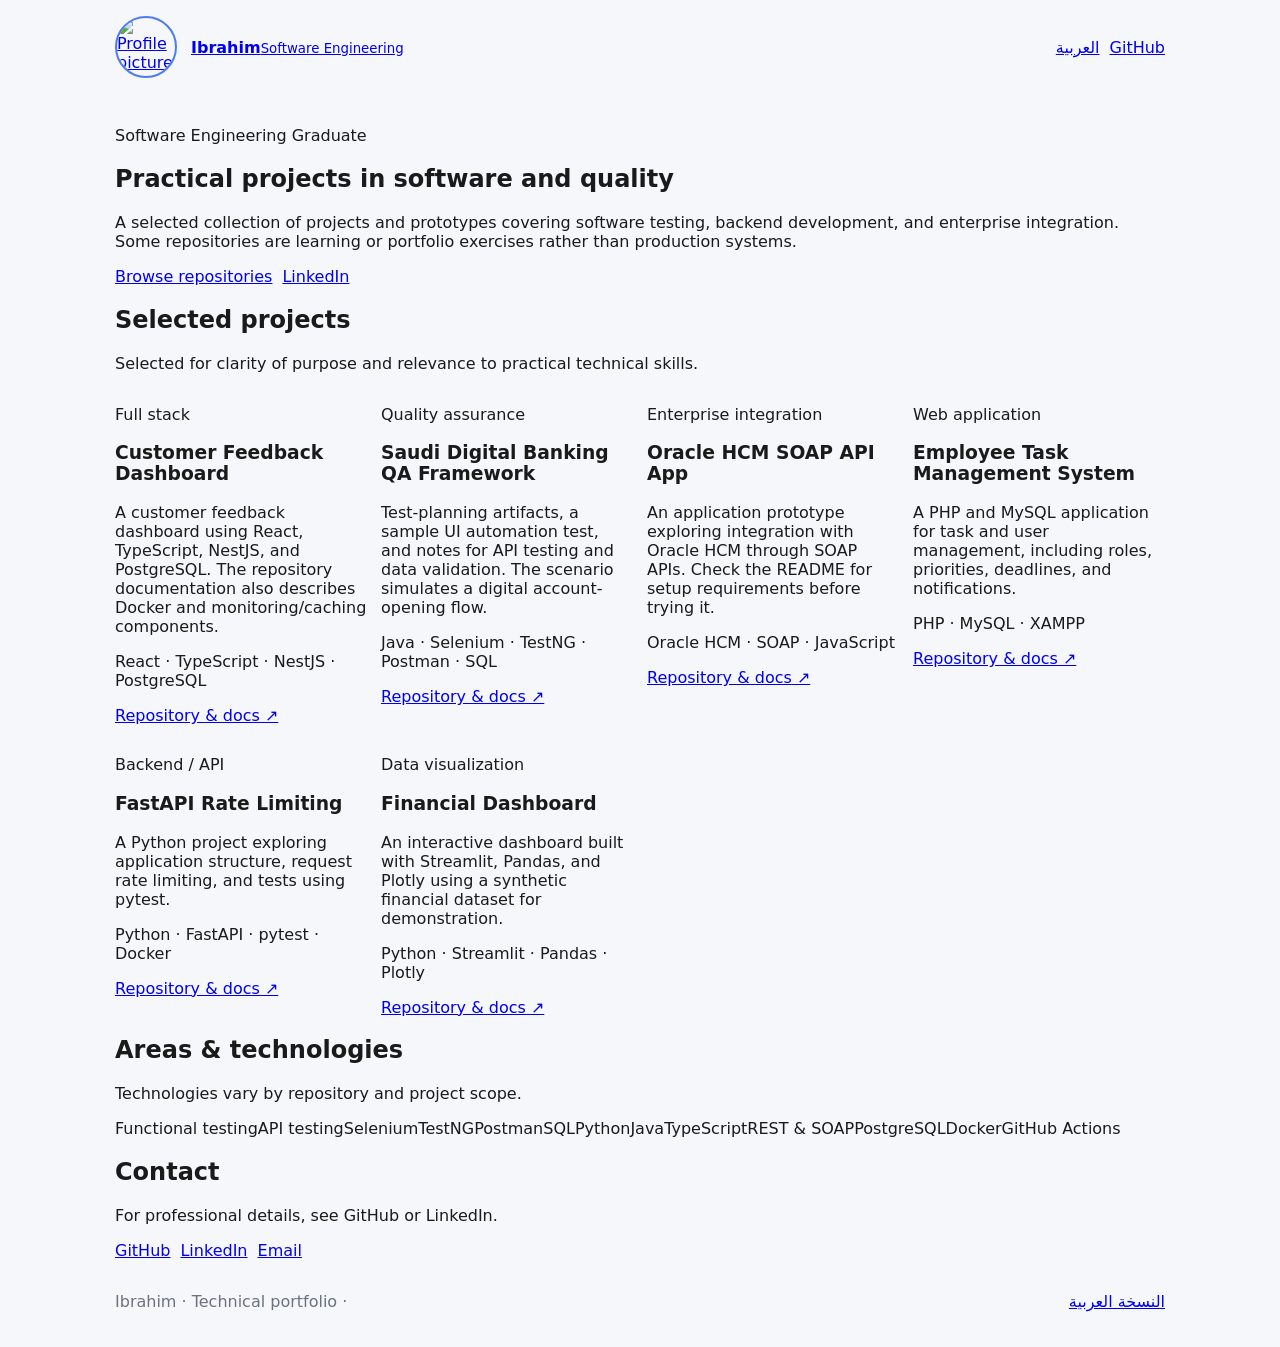
==== index_en.html @ 33b82a74 "Refresh English portfolio with selected projects" ====
<!doctype html>
<html lang="en" dir="ltr">
<head>
  <meta charset="utf-8">
  <meta name="viewport" content="width=device-width, initial-scale=1">
  <meta name="description" content="Ibrahim's software portfolio featuring software testing, backend development, and enterprise integration projects.">
  <title>Ibrahim | Software & QA Projects</title>
  <link rel="stylesheet" href="styles.css">
</head>
<body>
  <header class="container nav">
    <a class="brand" href="index_en.html">
      <img class="avatar" src="https://github.com/Ibrahim-56.png" alt="Profile picture">
      <span><strong>Ibrahim</strong><small>Software Engineering</small></span>
    </a>
    <nav class="actions" aria-label="Main navigation">
      <a class="button secondary" href="index.html" lang="ar">العربية</a>
      <a class="button" href="https://github.com/Ibrahim-56" target="_blank" rel="noopener noreferrer">GitHub</a>
    </nav>
  </header>
  <main class="container">
    <section class="hero">
      <p class="eyebrow">Software Engineering Graduate</p>
      <h1>Practical projects in software and quality</h1>
      <p class="lead">A selected collection of projects and prototypes covering software testing, backend development, and enterprise integration. Some repositories are learning or portfolio exercises rather than production systems.</p>
      <div class="actions">
        <a class="button" href="https://github.com/Ibrahim-56?tab=repositories">Browse repositories</a>
        <a class="button secondary" href="https://www.linkedin.com/in/ibrahim-al-tuwayhir-a92499201/" target="_blank" rel="noopener noreferrer">LinkedIn</a>
      </div>
    </section>
    <section class="section">
      <div class="section-heading"><h2>Selected projects</h2><p>Selected for clarity of purpose and relevance to practical technical skills.</p></div>
      <div class="grid">
        <article class="project">
          <p class="tag">Full stack</p><h3>Customer Feedback Dashboard</h3>
          <p>A customer feedback dashboard using React, TypeScript, NestJS, and PostgreSQL. The repository documentation also describes Docker and monitoring/caching components.</p>
          <p class="stack">React · TypeScript · NestJS · PostgreSQL</p>
          <a class="project-link" href="https://github.com/Ibrahim-56/Customer-Feedback-Dashboard">Repository & docs ↗</a>
        </article>
        <article class="project">
          <p class="tag">Quality assurance</p><h3>Saudi Digital Banking QA Framework</h3>
          <p>Test-planning artifacts, a sample UI automation test, and notes for API testing and data validation. The scenario simulates a digital account-opening flow.</p>
          <p class="stack">Java · Selenium · TestNG · Postman · SQL</p>
          <a class="project-link" href="https://github.com/Ibrahim-56/Saudi-Digital-banking-QA-framework">Repository & docs ↗</a>
        </article>
        <article class="project">
          <p class="tag">Enterprise integration</p><h3>Oracle HCM SOAP API App</h3>
          <p>An application prototype exploring integration with Oracle HCM through SOAP APIs. Check the README for setup requirements before trying it.</p>
          <p class="stack">Oracle HCM · SOAP · JavaScript</p>
          <a class="project-link" href="https://github.com/Ibrahim-56/Full-Stack-App-with-Oracle-HCM-SOAP-API">Repository & docs ↗</a>
        </article>
        <article class="project">
          <p class="tag">Web application</p><h3>Employee Task Management System</h3>
          <p>A PHP and MySQL application for task and user management, including roles, priorities, deadlines, and notifications.</p>
          <p class="stack">PHP · MySQL · XAMPP</p>
          <a class="project-link" href="https://github.com/Ibrahim-56/Employee-Task-Management-System-using-PHP-and-MySQL">Repository & docs ↗</a>
        </article>
        <article class="project">
          <p class="tag">Backend / API</p><h3>FastAPI Rate Limiting</h3>
          <p>A Python project exploring application structure, request rate limiting, and tests using pytest.</p>
          <p class="stack">Python · FastAPI · pytest · Docker</p>
          <a class="project-link" href="https://github.com/Ibrahim-56/Middleware-by-Building-a-FastAPI-Rate-Limiting">Repository & docs ↗</a>
        </article>
        <article class="project">
          <p class="tag">Data visualization</p><h3>Financial Dashboard</h3>
          <p>An interactive dashboard built with Streamlit, Pandas, and Plotly using a synthetic financial dataset for demonstration.</p>
          <p class="stack">Python · Streamlit · Pandas · Plotly</p>
          <a class="project-link" href="https://github.com/Ibrahim-56/financial-dashboard">Repository & docs ↗</a>
        </article>
      </div>
    </section>
    <section class="section skills">
      <div class="section-heading"><h2>Areas & technologies</h2><p>Technologies vary by repository and project scope.</p></div>
      <div class="skill-list"><span>Functional testing</span><span>API testing</span><span>Selenium</span><span>TestNG</span><span>Postman</span><span>SQL</span><span>Python</span><span>Java</span><span>TypeScript</span><span>REST & SOAP</span><span>PostgreSQL</span><span>Docker</span><span>GitHub Actions</span></div>
    </section>
    <section class="contact">
      <h2>Contact</h2><p>For professional details, see GitHub or LinkedIn.</p>
      <div class="actions"><a class="button" href="https://github.com/Ibrahim-56" target="_blank" rel="noopener noreferrer">GitHub</a><a class="button secondary" href="https://www.linkedin.com/in/ibrahim-al-tuwayhir-a92499201/" target="_blank" rel="noopener noreferrer">LinkedIn</a><a class="button secondary" href="mailto:Ibrahim.altamimi.53@gmail.com">Email</a></div>
    </section>
  </main>
  <footer class="container footer">Ibrahim · Technical portfolio · <a href="index.html" lang="ar">النسخة العربية</a></footer>
</body>
</html>
---- styles.css ----
:root {--bg:#F5F7FA;--text:#1A1A1A;--card:#FFFFFF;--accent:#4C7DF0;--muted:#6B7280;--fw:#0f5132;}
html.dark {--bg:#111418;--text:#E6E6E6;--card:#1A1F24;--accent:#608DFF;--muted:#9CA3AF;--fw:#86efac;}
html{background:var(--bg);color:var(--text);font-family:'Cairo',system-ui,sans-serif;}body{margin:0;}
.container{max-width:1050px;padding:16px;margin:auto;}
.nav{display:flex;align-items:center;justify-content:space-between;}
.brand{display:flex;align-items:center;gap:14px;}
.avatar{width:58px;height:58px;border-radius:50%;border:2px solid var(--accent);} 
.card{background:var(--card);padding:20px;border-radius:14px;margin:18px 0;box-shadow:0 4px 12px rgba(0,0,0,.06);} 
.btn{background:var(--accent);color:#fff;padding:10px 14px;border-radius:10px;text-decoration:none;font-weight:600;display:inline-flex;align-items:center;gap:8px;}
.btn.ghost{background:transparent;color:var(--text);border:1px solid #E5E7EB}
.badges{display:flex;gap:8px;flex-wrap:wrap;padding:0;margin:0;list-style:none}
.badge{background:#E2E8F0;color:#1A1A1A;padding:4px 10px;border-radius:999px;font-size:12px;display:inline-flex;align-items:center;gap:6px}
.badge .dot{width:8px;height:8px;border-radius:50%}
.grid{display:grid;grid-template-columns:repeat(auto-fit,minmax(240px,1fr));gap:14px}
.repo{background:var(--card);border:1px solid #E5E7EB;border-radius:10px;padding:14px;text-decoration:none;color:var(--text)}
.repo h3{margin:4px 0 8px}
.meta{font-size:13px;color:var(--muted);display:flex;gap:8px}
.frameworks{margin-top:6px;color:var(--fw);font-size:13px}
.frameworks b{color:var(--fw)}
.timeline{list-style:none;padding:0;margin:0;display:flex;flex-direction:column;gap:14px}
.timeline-item{border-inline-start:3px solid var(--accent);padding-inline-start:12px}
.logos{display:flex;flex-wrap:wrap;gap:10px;align-items:center}
.logo{height:28px}
.actions{display:flex;gap:10px}
footer.footer{display:flex;justify-content:space-between;align-items:center;color:var(--muted);margin-bottom:20px}
.icon{width:18px;height:18px;vertical-align:middle}
.switcher{display:flex;gap:8px}
.repo .badges{margin-top:8px}
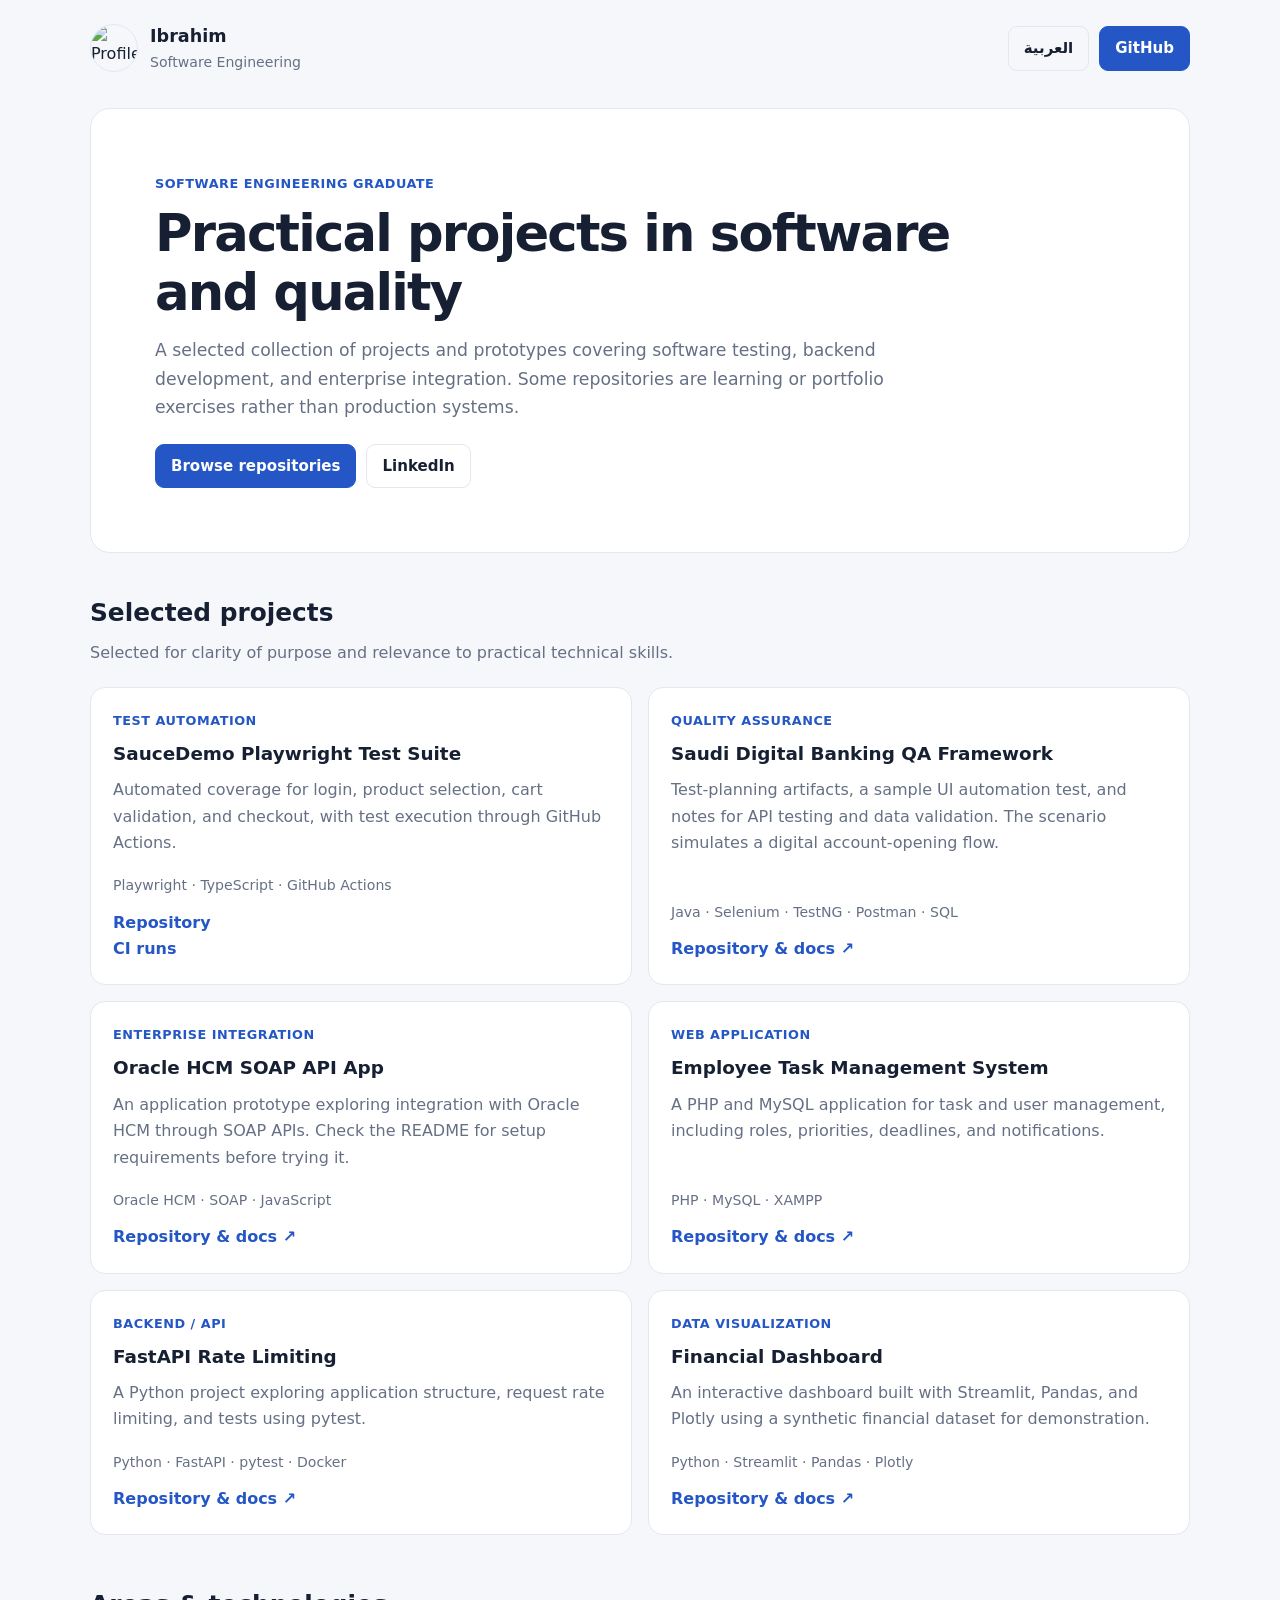
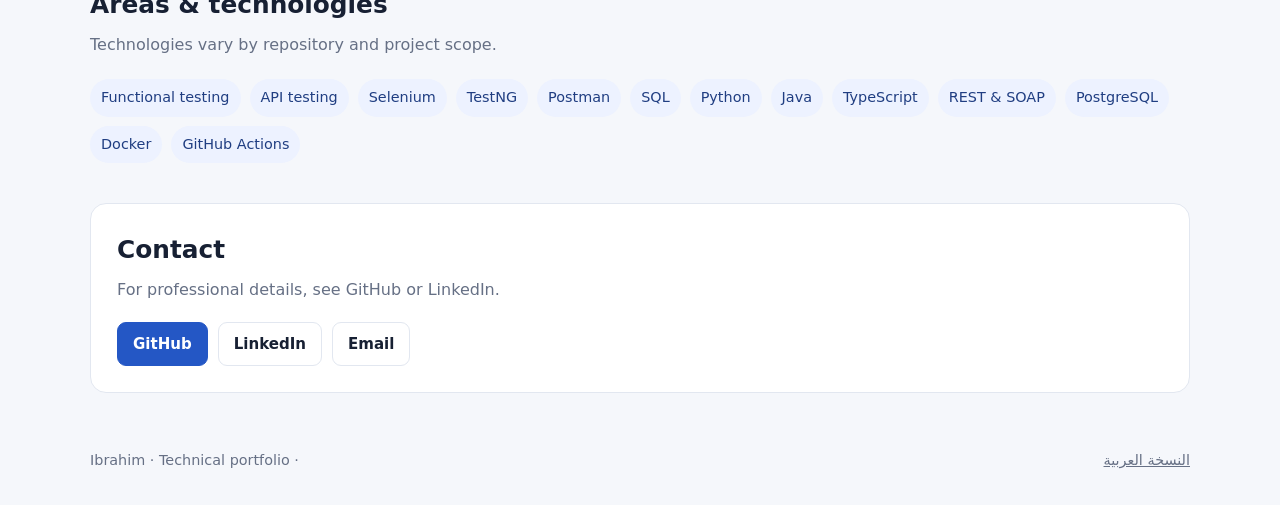
==== commit fdd08190: "Feature verified Playwright automation project" ====
--- a/index_en.html
+++ b/index_en.html
@@ -32,10 +32,11 @@
       <div class="section-heading"><h2>Selected projects</h2><p>Selected for clarity of purpose and relevance to practical technical skills.</p></div>
       <div class="grid">
         <article class="project">
-          <p class="tag">Full stack</p><h3>Customer Feedback Dashboard</h3>
-          <p>A customer feedback dashboard using React, TypeScript, NestJS, and PostgreSQL. The repository documentation also describes Docker and monitoring/caching components.</p>
-          <p class="stack">React · TypeScript · NestJS · PostgreSQL</p>
-          <a class="project-link" href="https://github.com/Ibrahim-56/Customer-Feedback-Dashboard">Repository & docs ↗</a>
+          <p class="tag">Test automation</p><h3>SauceDemo Playwright Test Suite</h3>
+          <p>Automated coverage for login, product selection, cart validation, and checkout, with test execution through GitHub Actions.</p>
+          <p class="stack">Playwright · TypeScript · GitHub Actions</p>
+          <a class="project-link" href="https://github.com/Ibrahim-56/Saucedemo-Test">Repository</a>
+          <a class="project-link" href="https://github.com/Ibrahim-56/Saucedemo-Test/actions">CI runs</a>
         </article>
         <article class="project">
           <p class="tag">Quality assurance</p><h3>Saudi Digital Banking QA Framework</h3>
--- a/styles.css
+++ b/styles.css
@@ -1,29 +1,39 @@
-
-:root {--bg:#F5F7FA;--text:#1A1A1A;--card:#FFFFFF;--accent:#4C7DF0;--muted:#6B7280;--fw:#0f5132;}
-html.dark {--bg:#111418;--text:#E6E6E6;--card:#1A1F24;--accent:#608DFF;--muted:#9CA3AF;--fw:#86efac;}
-html{background:var(--bg);color:var(--text);font-family:'Cairo',system-ui,sans-serif;}body{margin:0;}
-.container{max-width:1050px;padding:16px;margin:auto;}
-.nav{display:flex;align-items:center;justify-content:space-between;}
-.brand{display:flex;align-items:center;gap:14px;}
-.avatar{width:58px;height:58px;border-radius:50%;border:2px solid var(--accent);} 
-.card{background:var(--card);padding:20px;border-radius:14px;margin:18px 0;box-shadow:0 4px 12px rgba(0,0,0,.06);} 
-.btn{background:var(--accent);color:#fff;padding:10px 14px;border-radius:10px;text-decoration:none;font-weight:600;display:inline-flex;align-items:center;gap:8px;}
-.btn.ghost{background:transparent;color:var(--text);border:1px solid #E5E7EB}
-.badges{display:flex;gap:8px;flex-wrap:wrap;padding:0;margin:0;list-style:none}
-.badge{background:#E2E8F0;color:#1A1A1A;padding:4px 10px;border-radius:999px;font-size:12px;display:inline-flex;align-items:center;gap:6px}
-.badge .dot{width:8px;height:8px;border-radius:50%}
-.grid{display:grid;grid-template-columns:repeat(auto-fit,minmax(240px,1fr));gap:14px}
-.repo{background:var(--card);border:1px solid #E5E7EB;border-radius:10px;padding:14px;text-decoration:none;color:var(--text)}
-.repo h3{margin:4px 0 8px}
-.meta{font-size:13px;color:var(--muted);display:flex;gap:8px}
-.frameworks{margin-top:6px;color:var(--fw);font-size:13px}
-.frameworks b{color:var(--fw)}
-.timeline{list-style:none;padding:0;margin:0;display:flex;flex-direction:column;gap:14px}
-.timeline-item{border-inline-start:3px solid var(--accent);padding-inline-start:12px}
-.logos{display:flex;flex-wrap:wrap;gap:10px;align-items:center}
-.logo{height:28px}
-.actions{display:flex;gap:10px}
-footer.footer{display:flex;justify-content:space-between;align-items:center;color:var(--muted);margin-bottom:20px}
-.icon{width:18px;height:18px;vertical-align:middle}
-.switcher{display:flex;gap:8px}
-.repo .badges{margin-top:8px}
+:root{color-scheme:light;--bg:#f5f7fb;--surface:#fff;--text:#172033;--muted:#667085;--line:#e2e7f0;--accent:#2457c5;--soft:#edf2ff}
+*{box-sizing:border-box}
+html{background:var(--bg);color:var(--text);font-family:Inter,ui-sans-serif,system-ui,-apple-system,"Segoe UI",sans-serif;line-height:1.65}
+body{margin:0}
+a{color:inherit}
+.container{width:min(1100px,calc(100% - 32px));margin-inline:auto}
+.nav{display:flex;align-items:center;justify-content:space-between;gap:20px;padding-block:22px}
+.brand{display:flex;align-items:center;gap:12px;text-decoration:none}
+.brand strong,.brand small{display:block}
+.brand strong{font-size:1.1rem}
+.brand small{font-size:.88rem;color:var(--muted)}
+.avatar{width:48px;height:48px;border-radius:50%;border:1px solid var(--line)}
+.actions{display:flex;align-items:center;gap:10px;flex-wrap:wrap}
+.button{display:inline-flex;align-items:center;justify-content:center;min-height:42px;padding:9px 15px;border:1px solid var(--accent);border-radius:9px;background:var(--accent);color:#fff;text-decoration:none;font-weight:650;font-size:.94rem}
+.button:hover{filter:brightness(.95)}
+.button.secondary{background:transparent;color:var(--text);border-color:var(--line)}
+.hero{padding:clamp(28px,6vw,64px);background:var(--surface);border:1px solid var(--line);border-radius:20px;margin-top:12px}
+.eyebrow,.tag{margin:0;color:var(--accent);font-size:.8rem;font-weight:750;letter-spacing:.04em;text-transform:uppercase}
+h1{max-width:800px;margin:10px 0 14px;font-size:clamp(2rem,5vw,3.2rem);line-height:1.15;letter-spacing:-.035em}
+.lead{max-width:760px;color:var(--muted);font-size:1.08rem;margin:0 0 22px}
+.section{padding-block:40px}
+.section-heading{margin-bottom:20px}
+.section-heading h2,.contact h2{margin:0 0 6px;font-size:1.55rem}
+.section-heading p,.contact p{margin:0;color:var(--muted)}
+.grid{display:grid;grid-template-columns:repeat(2,minmax(0,1fr));gap:16px}
+.project{padding:22px;background:var(--surface);border:1px solid var(--line);border-radius:15px;display:flex;flex-direction:column;align-items:flex-start}
+.project h3{margin:8px 0;font-size:1.15rem}
+.project p:not(.tag):not(.stack){color:var(--muted);margin:0 0 12px}
+.stack{font-size:.88rem;color:var(--muted);margin:auto 0 12px;padding-top:6px}
+.project-link{font-weight:700;text-decoration:none;color:var(--accent)}
+.project-link:hover{text-decoration:underline}
+.skills{padding-top:10px}
+.skill-list{display:flex;flex-wrap:wrap;gap:9px;margin-top:18px}
+.skill-list span{padding:7px 11px;background:var(--soft);border-radius:999px;font-size:.9rem;color:#203e82}
+.contact{padding:26px;background:var(--surface);border:1px solid var(--line);border-radius:16px;margin-bottom:34px}
+.contact .actions{margin-top:18px}
+.footer{padding-block:22px 32px;color:var(--muted);font-size:.9rem;display:flex;justify-content:space-between;gap:12px;flex-wrap:wrap}
+@media(max-width:700px){.nav{align-items:flex-start;flex-direction:column}.grid{grid-template-columns:1fr}.hero{padding:26px}.section{padding-block:28px}.footer{display:block}}
+[dir=rtl] html{font-family:Tahoma,Arial,sans-serif}
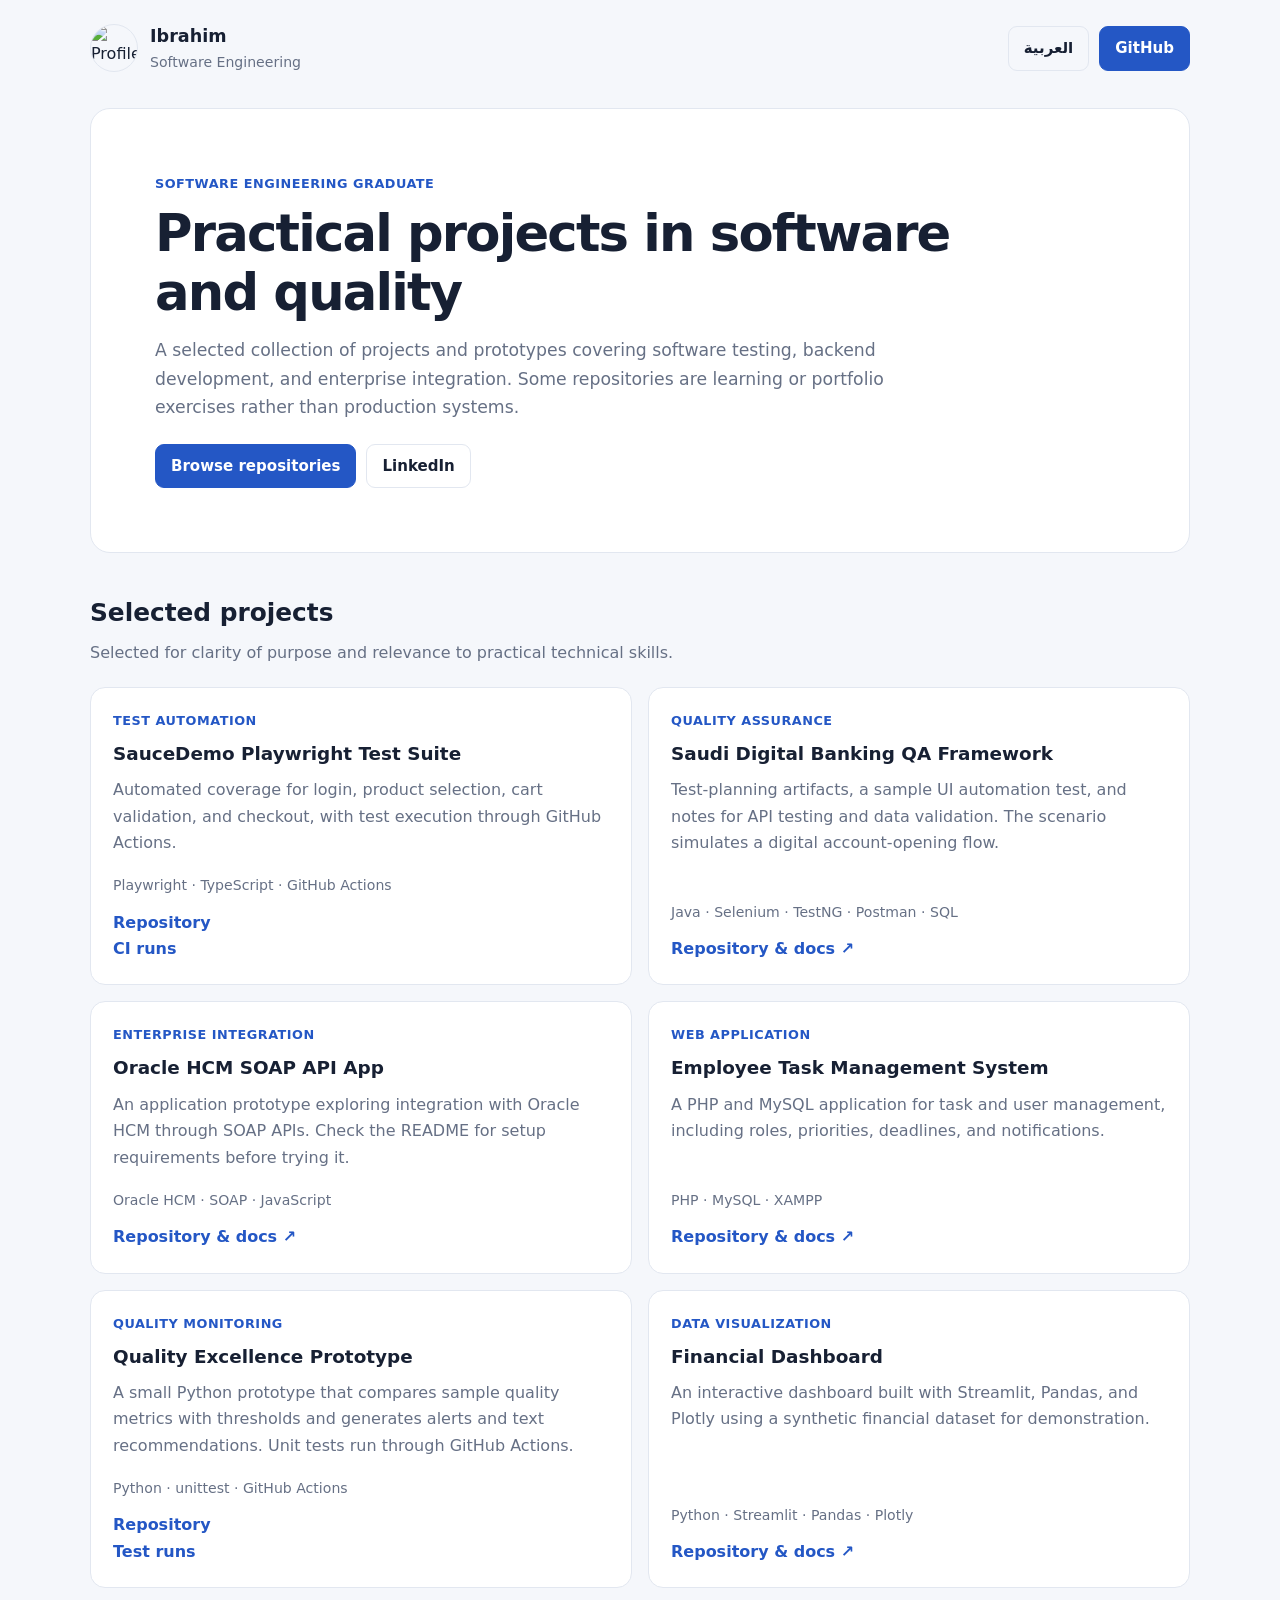
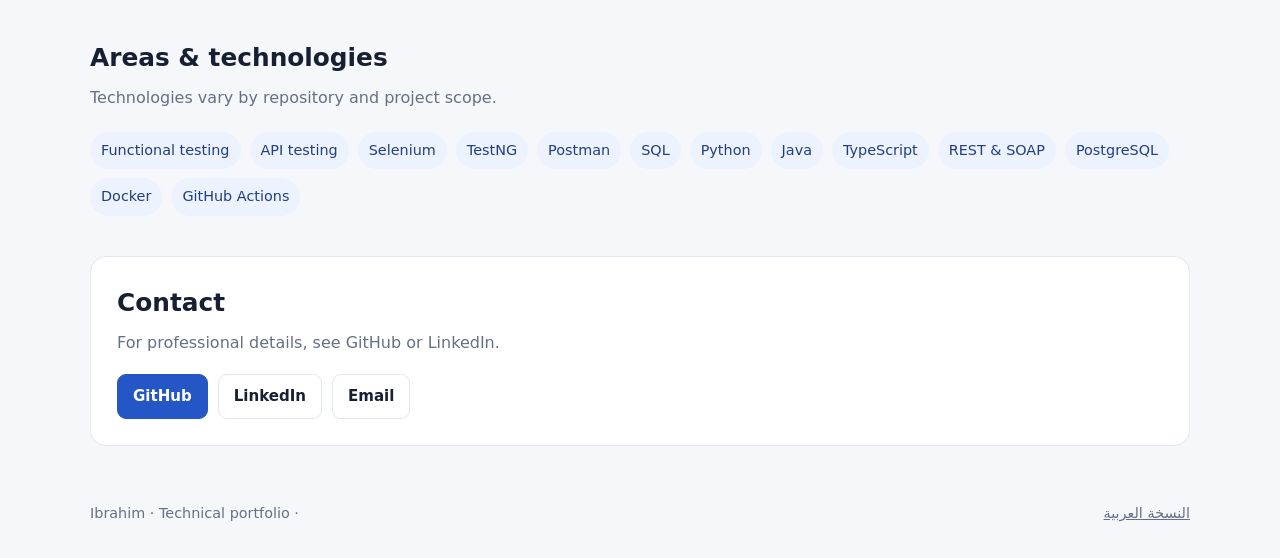
==== commit e87b885e: "Feature tested quality monitoring prototype" ====
--- a/index_en.html
+++ b/index_en.html
@@ -57,10 +57,11 @@
           <a class="project-link" href="https://github.com/Ibrahim-56/Employee-Task-Management-System-using-PHP-and-MySQL">Repository & docs ↗</a>
         </article>
         <article class="project">
-          <p class="tag">Backend / API</p><h3>FastAPI Rate Limiting</h3>
-          <p>A Python project exploring application structure, request rate limiting, and tests using pytest.</p>
-          <p class="stack">Python · FastAPI · pytest · Docker</p>
-          <a class="project-link" href="https://github.com/Ibrahim-56/Middleware-by-Building-a-FastAPI-Rate-Limiting">Repository & docs ↗</a>
+          <p class="tag">Quality monitoring</p><h3>Quality Excellence Prototype</h3>
+          <p>A small Python prototype that compares sample quality metrics with thresholds and generates alerts and text recommendations. Unit tests run through GitHub Actions.</p>
+          <p class="stack">Python · unittest · GitHub Actions</p>
+          <a class="project-link" href="https://github.com/Ibrahim-56/Quality-Excellence-through-Agentic-AI">Repository</a>
+          <a class="project-link" href="https://github.com/Ibrahim-56/Quality-Excellence-through-Agentic-AI/actions">Test runs</a>
         </article>
         <article class="project">
           <p class="tag">Data visualization</p><h3>Financial Dashboard</h3>
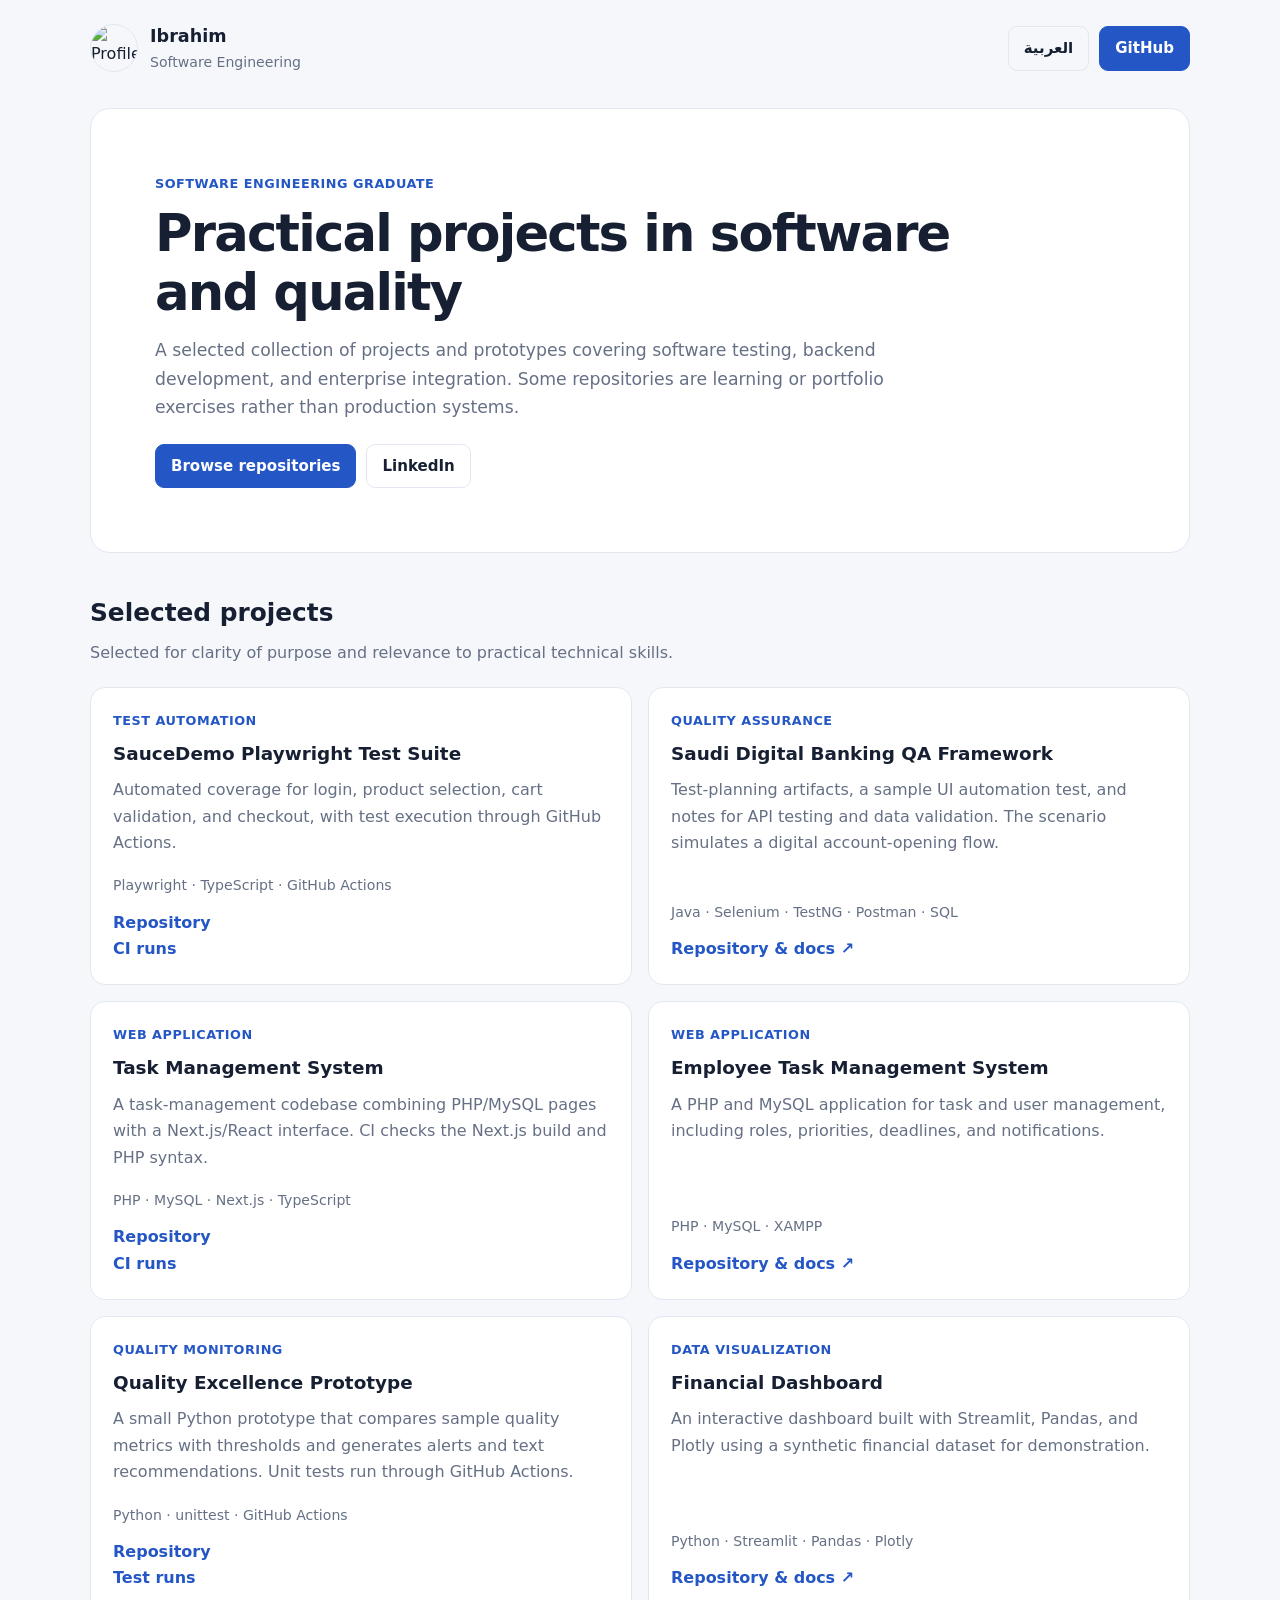
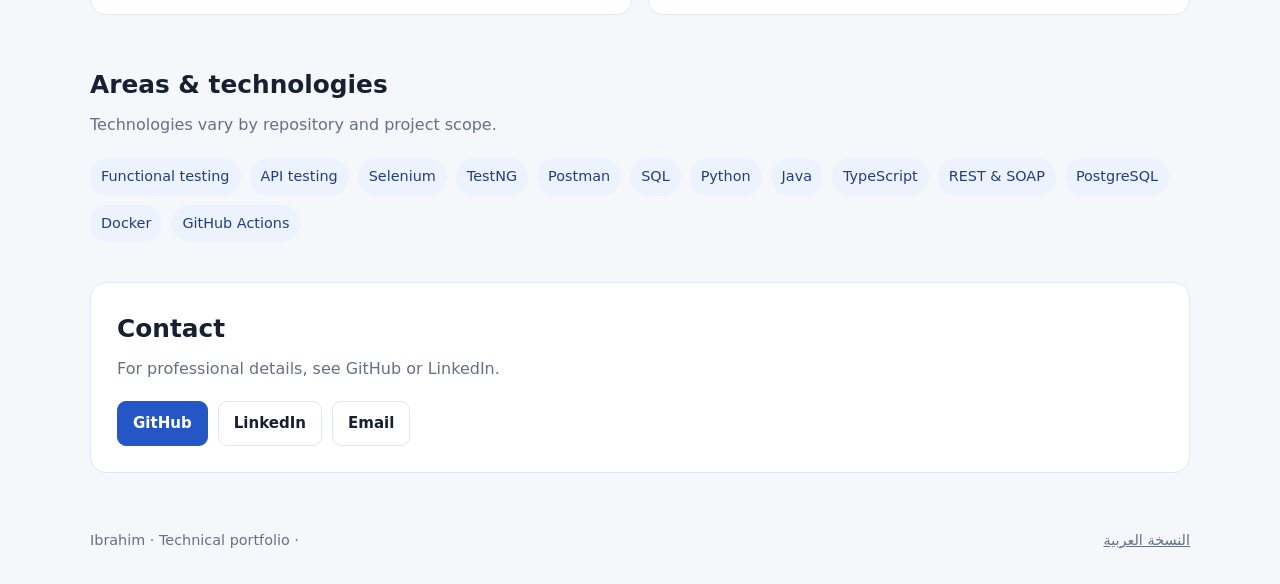
==== commit 02d24cf7: "Feature task management project with passing build checks" ====
--- a/index_en.html
+++ b/index_en.html
@@ -45,10 +45,11 @@
           <a class="project-link" href="https://github.com/Ibrahim-56/Saudi-Digital-banking-QA-framework">Repository & docs ↗</a>
         </article>
         <article class="project">
-          <p class="tag">Enterprise integration</p><h3>Oracle HCM SOAP API App</h3>
-          <p>An application prototype exploring integration with Oracle HCM through SOAP APIs. Check the README for setup requirements before trying it.</p>
-          <p class="stack">Oracle HCM · SOAP · JavaScript</p>
-          <a class="project-link" href="https://github.com/Ibrahim-56/Full-Stack-App-with-Oracle-HCM-SOAP-API">Repository & docs ↗</a>
+          <p class="tag">Web application</p><h3>Task Management System</h3>
+          <p>A task-management codebase combining PHP/MySQL pages with a Next.js/React interface. CI checks the Next.js build and PHP syntax.</p>
+          <p class="stack">PHP · MySQL · Next.js · TypeScript</p>
+          <a class="project-link" href="https://github.com/Ibrahim-56/Auto-Tasks">Repository</a>
+          <a class="project-link" href="https://github.com/Ibrahim-56/Auto-Tasks/actions">CI runs</a>
         </article>
         <article class="project">
           <p class="tag">Web application</p><h3>Employee Task Management System</h3>
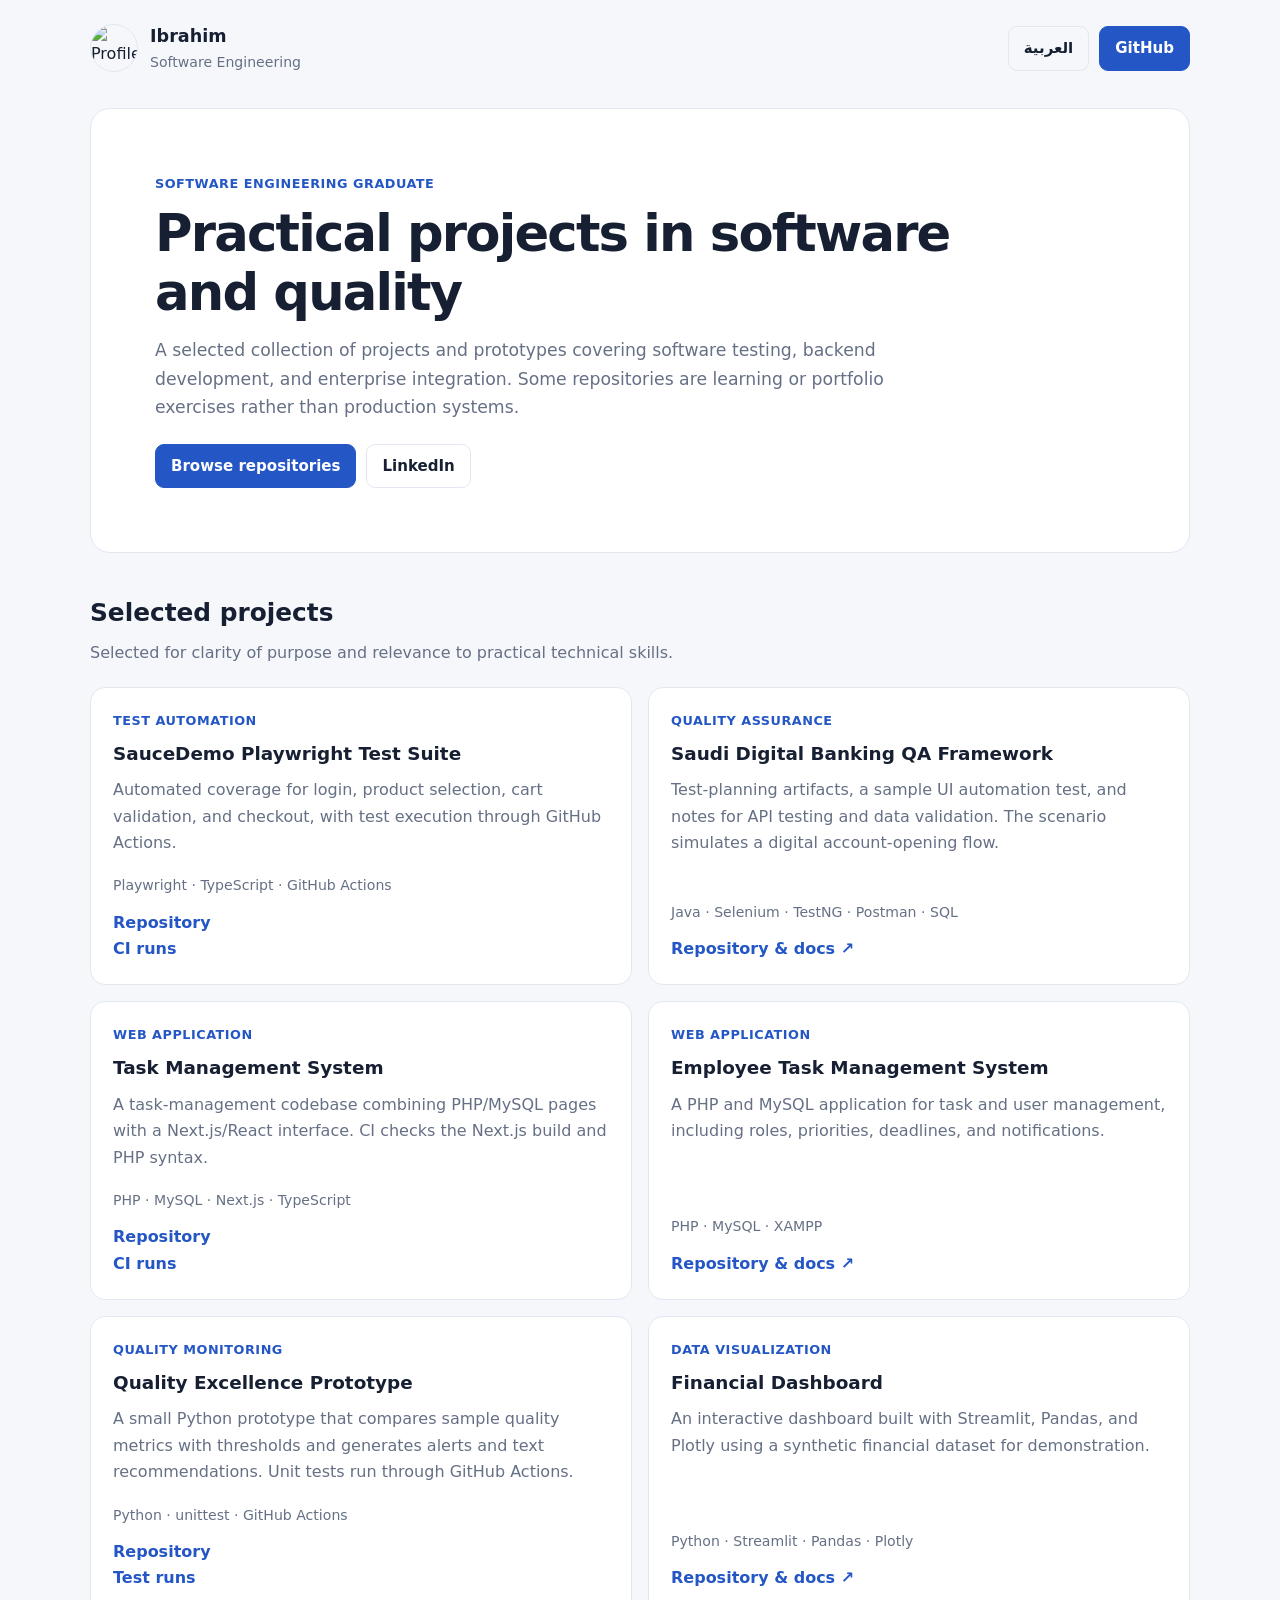
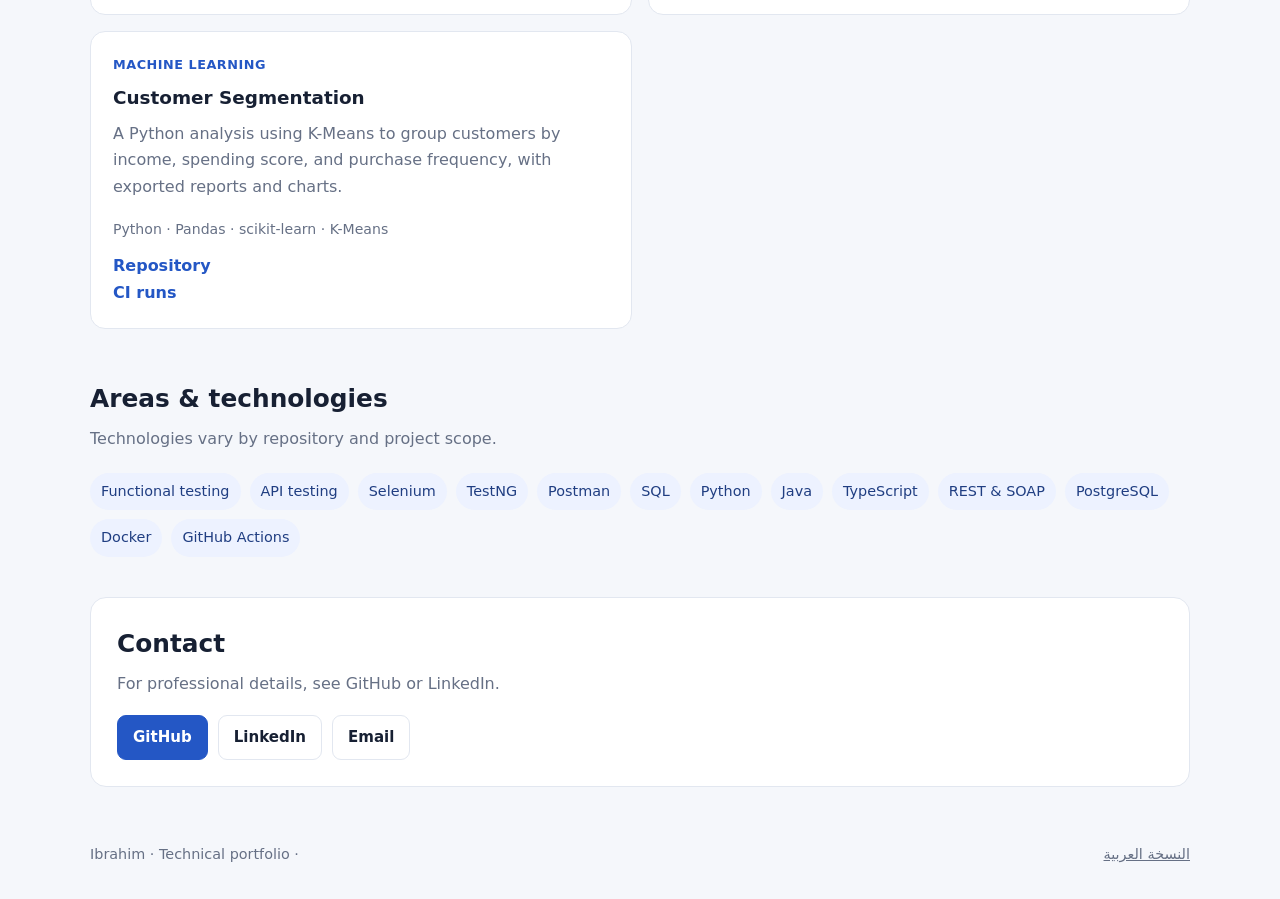
==== commit 48c8db4d: "Add tested customer segmentation project to portfolio" ====
--- a/index_en.html
+++ b/index_en.html
@@ -70,6 +70,13 @@
           <p class="stack">Python · Streamlit · Pandas · Plotly</p>
           <a class="project-link" href="https://github.com/Ibrahim-56/financial-dashboard">Repository & docs ↗</a>
         </article>
+        <article class="project">
+          <p class="tag">Machine learning</p><h3>Customer Segmentation</h3>
+          <p>A Python analysis using K-Means to group customers by income, spending score, and purchase frequency, with exported reports and charts.</p>
+          <p class="stack">Python · Pandas · scikit-learn · K-Means</p>
+          <a class="project-link" href="https://github.com/Ibrahim-56/Customer-Segmentation-Using-ML">Repository</a>
+          <a class="project-link" href="https://github.com/Ibrahim-56/Customer-Segmentation-Using-ML/actions">CI runs</a>
+        </article>
       </div>
     </section>
     <section class="section skills">
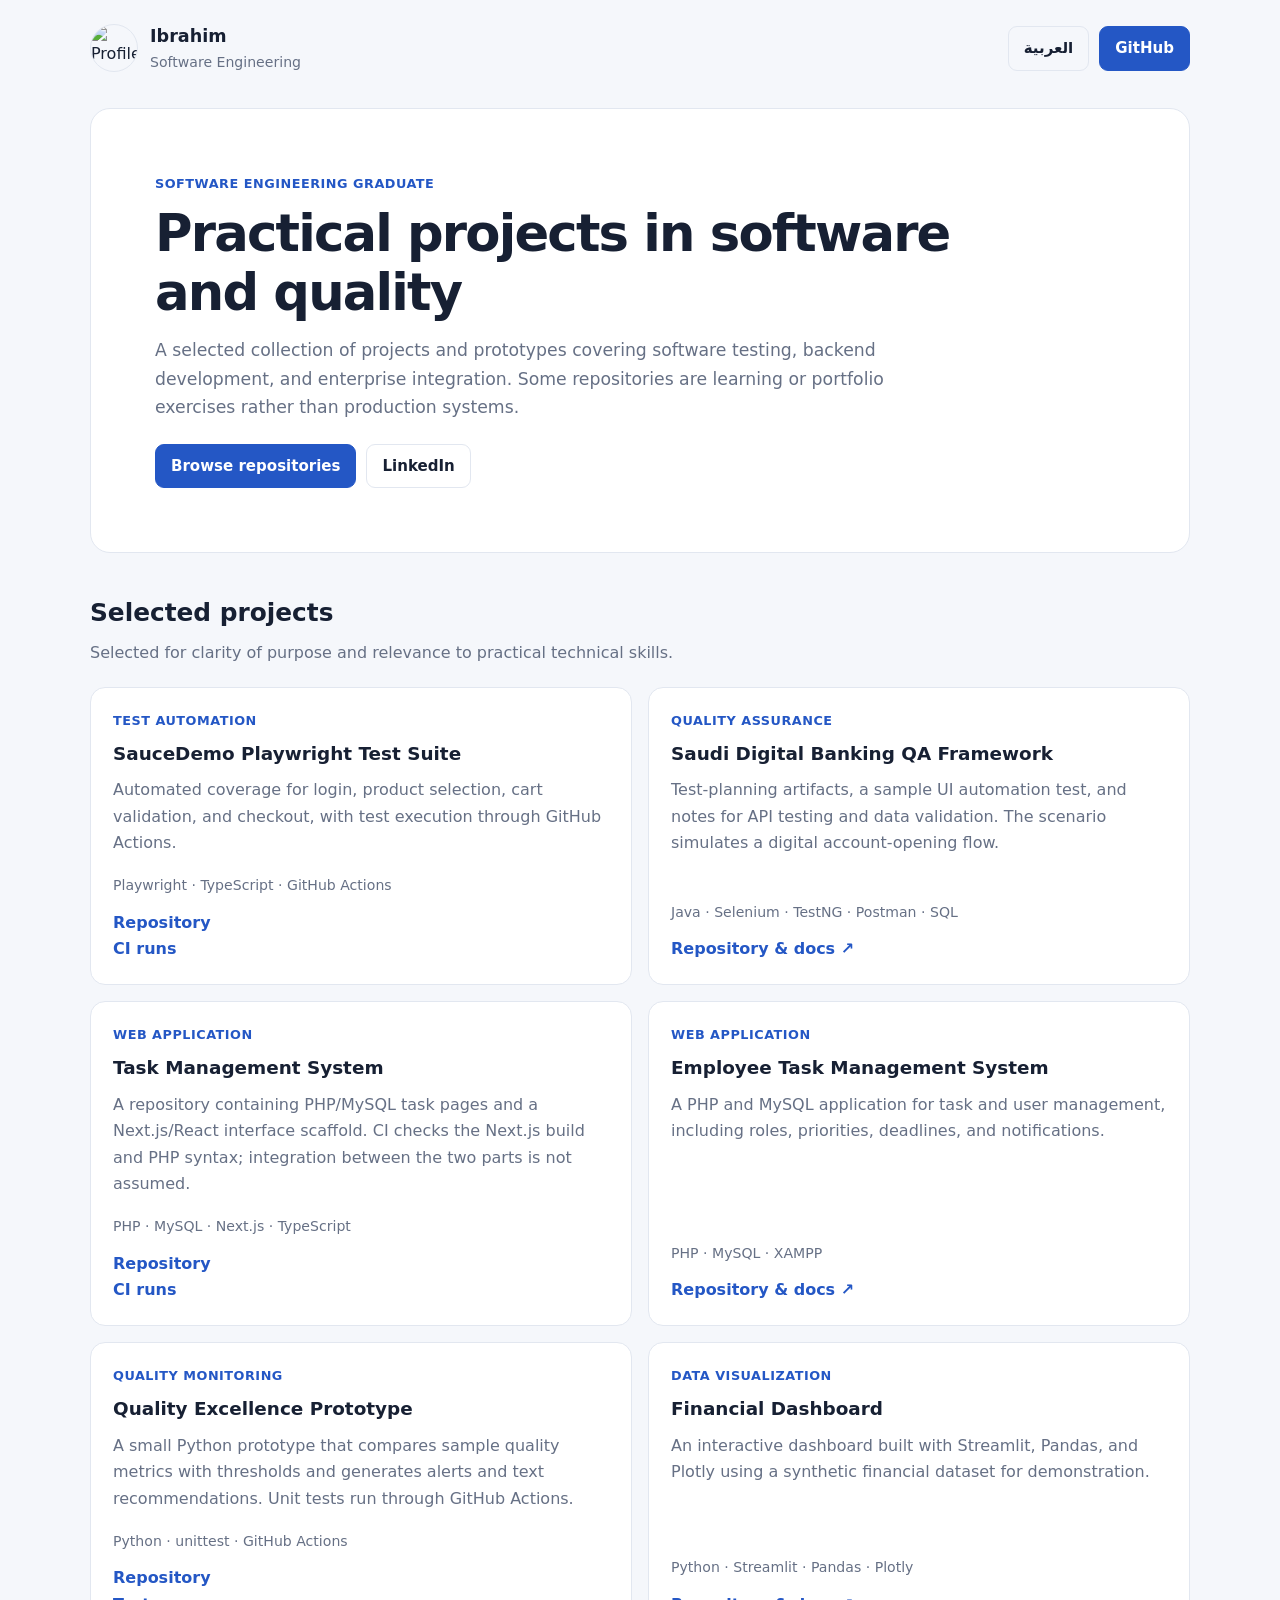
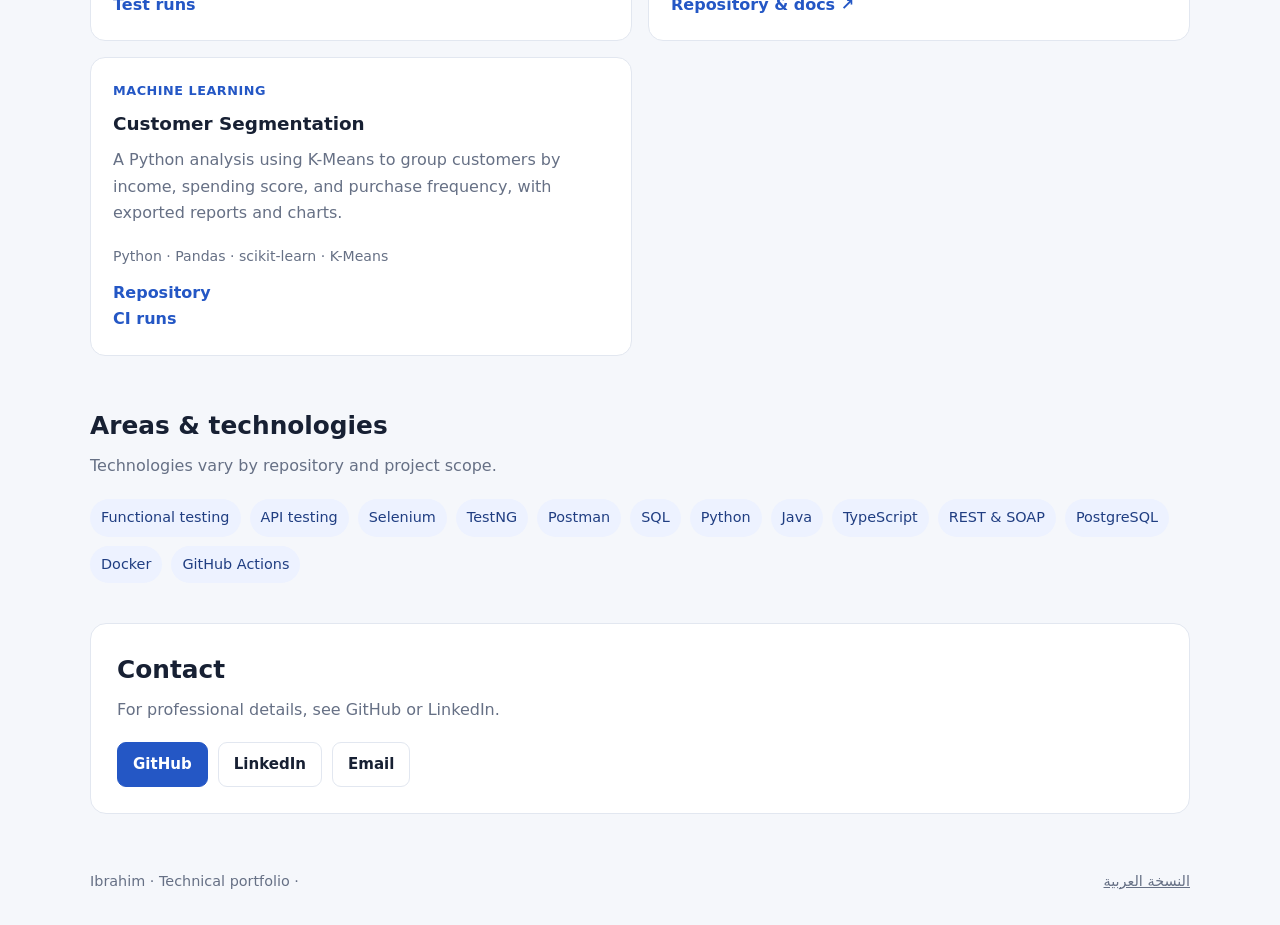
==== commit da549bf6: "Clarify task-management repository scope" ====
--- a/index_en.html
+++ b/index_en.html
@@ -46,7 +46,7 @@
         </article>
         <article class="project">
           <p class="tag">Web application</p><h3>Task Management System</h3>
-          <p>A task-management codebase combining PHP/MySQL pages with a Next.js/React interface. CI checks the Next.js build and PHP syntax.</p>
+          <p>A repository containing PHP/MySQL task pages and a Next.js/React interface scaffold. CI checks the Next.js build and PHP syntax; integration between the two parts is not assumed.</p>
           <p class="stack">PHP · MySQL · Next.js · TypeScript</p>
           <a class="project-link" href="https://github.com/Ibrahim-56/Auto-Tasks">Repository</a>
           <a class="project-link" href="https://github.com/Ibrahim-56/Auto-Tasks/actions">CI runs</a>
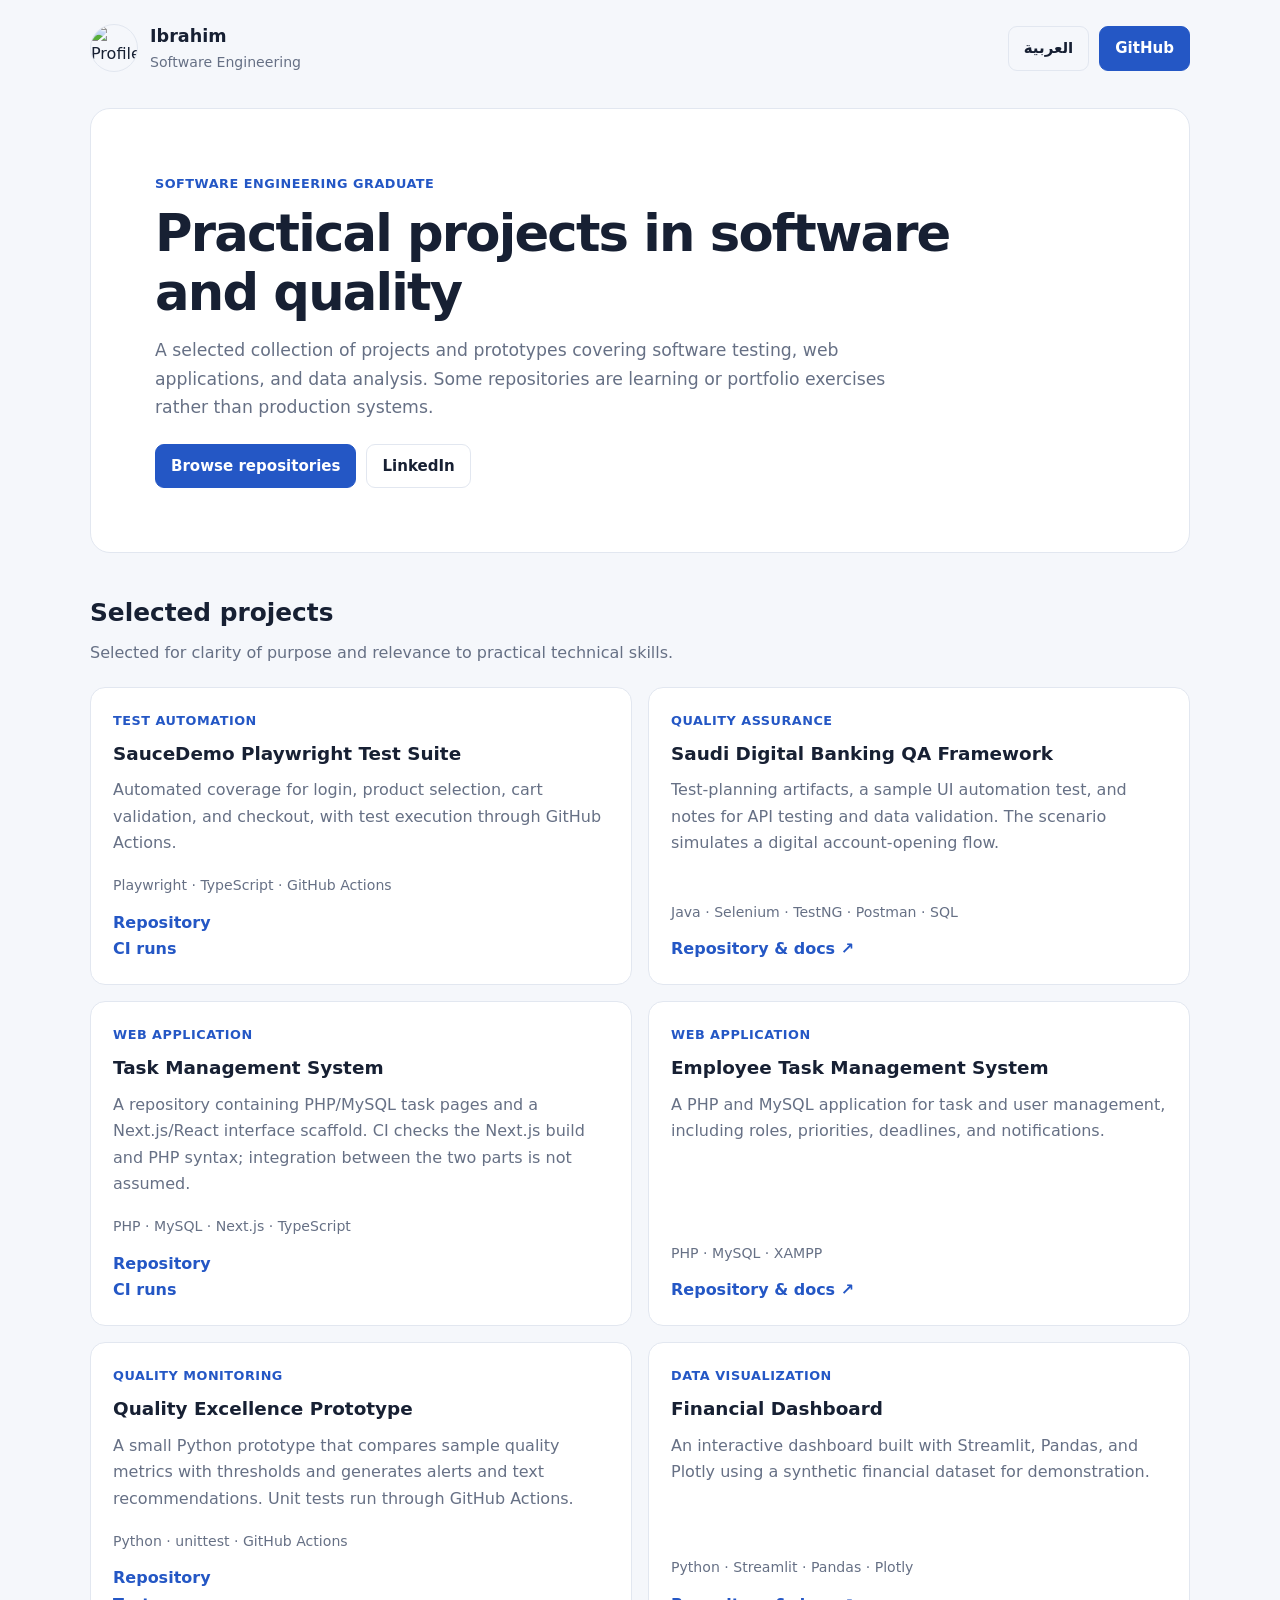
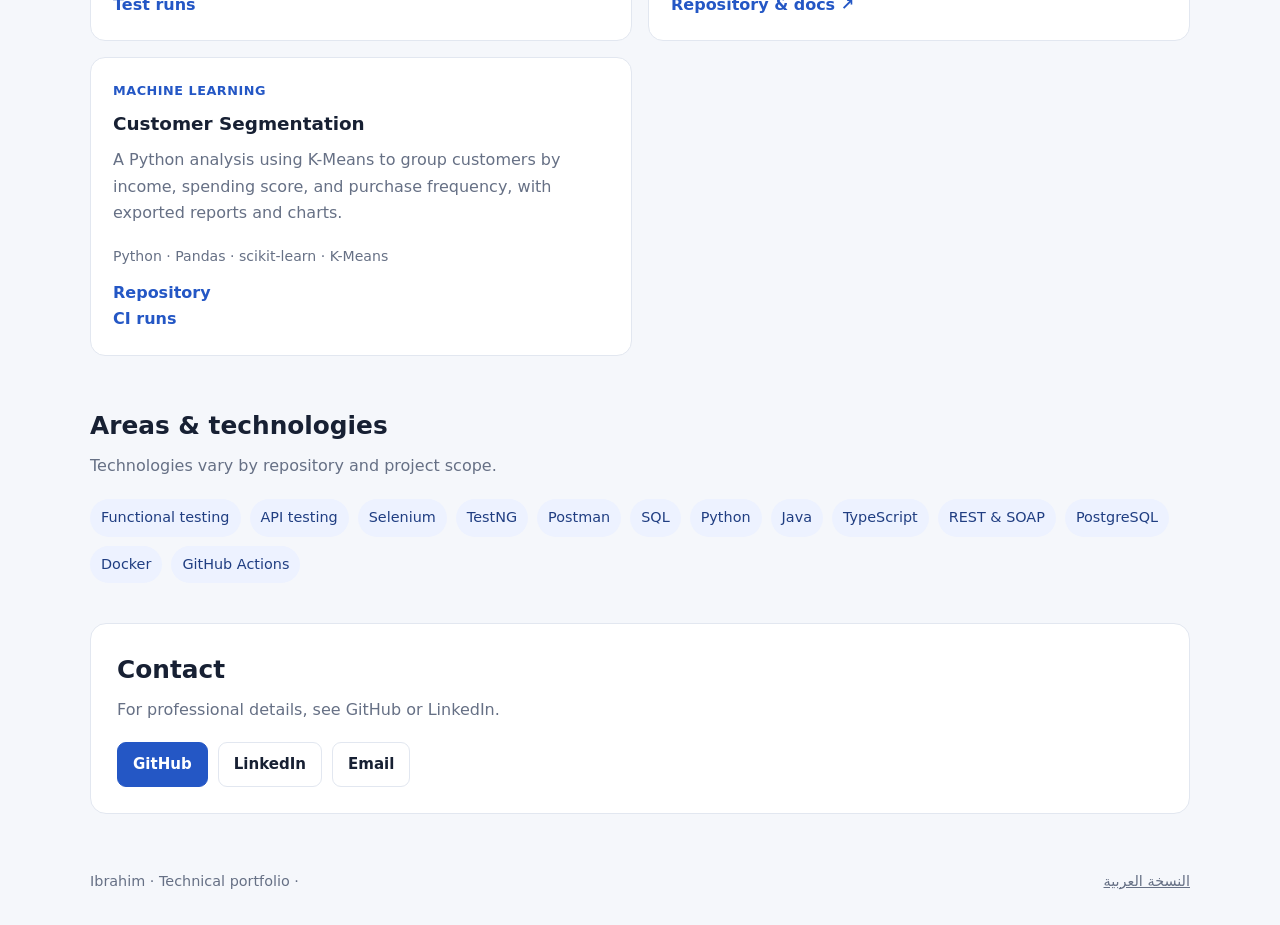
==== commit 807249d2: "Keep portfolio positioning aligned with selected projects" ====
--- a/index_en.html
+++ b/index_en.html
@@ -22,7 +22,7 @@
     <section class="hero">
       <p class="eyebrow">Software Engineering Graduate</p>
       <h1>Practical projects in software and quality</h1>
-      <p class="lead">A selected collection of projects and prototypes covering software testing, backend development, and enterprise integration. Some repositories are learning or portfolio exercises rather than production systems.</p>
+      <p class="lead">A selected collection of projects and prototypes covering software testing, web applications, and data analysis. Some repositories are learning or portfolio exercises rather than production systems.</p>
       <div class="actions">
         <a class="button" href="https://github.com/Ibrahim-56?tab=repositories">Browse repositories</a>
         <a class="button secondary" href="https://www.linkedin.com/in/ibrahim-al-tuwayhir-a92499201/" target="_blank" rel="noopener noreferrer">LinkedIn</a>
